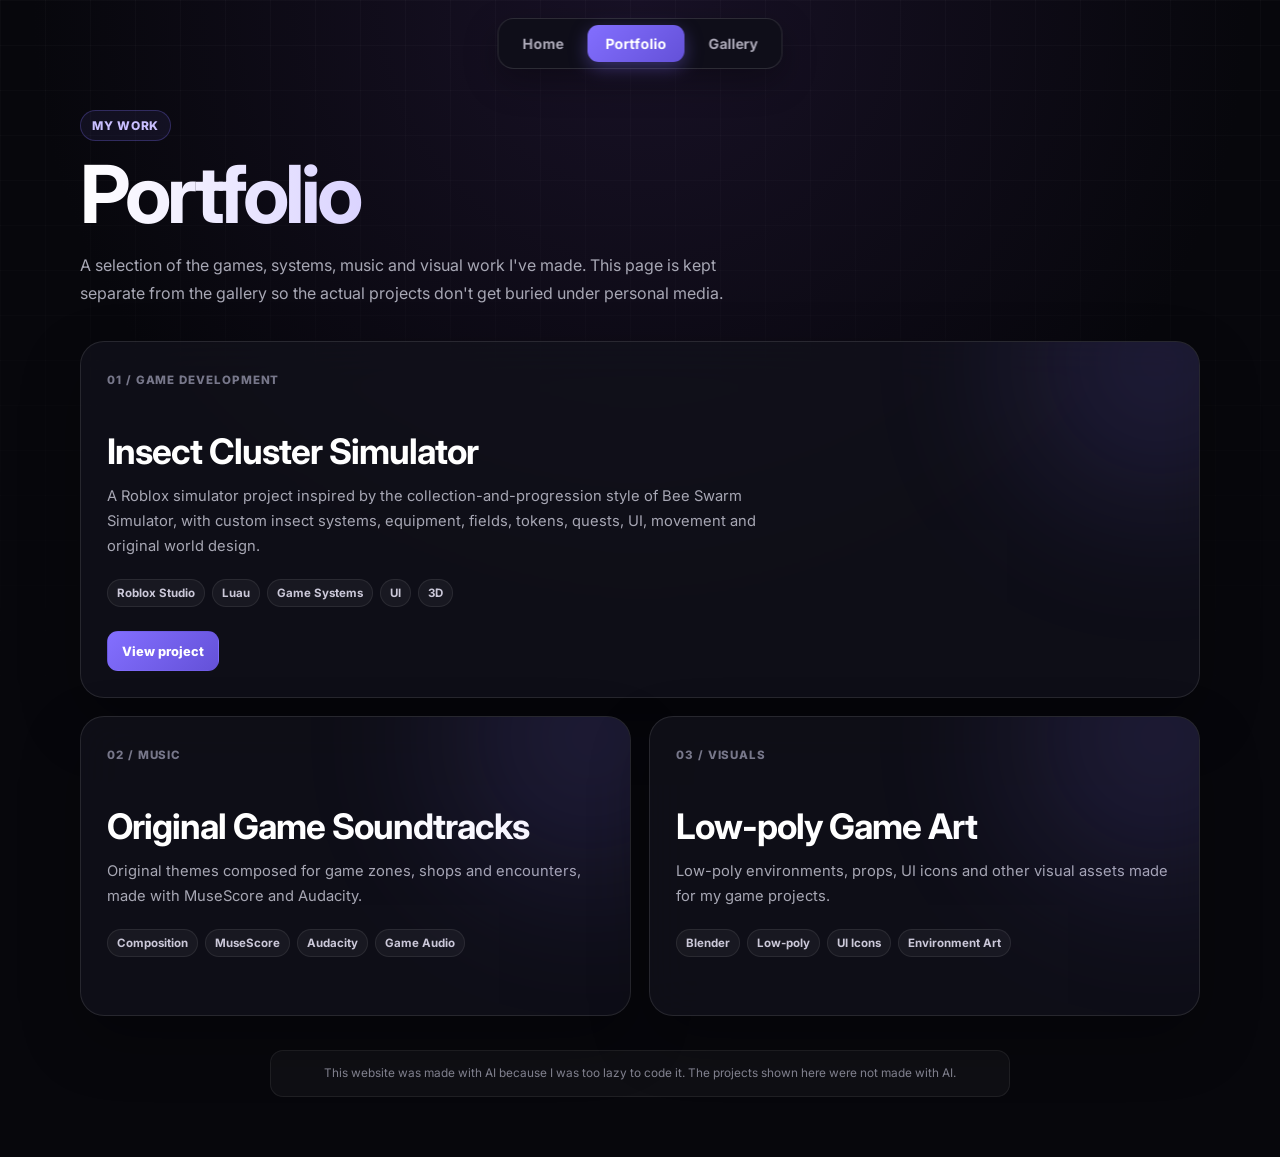
==== portfolio.html @ 3ed7972f "Add files via upload" ====
<!DOCTYPE html>
<html lang="en">
<head>
	<meta charset="UTF-8">
	<meta name="viewport" content="width=device-width, initial-scale=1.0">
	<title>Trollmine — Portfolio</title>
	<meta name="description" content="Trollmine's portfolio — games, music, art and development work.">
	<meta name="theme-color" content="#7c5cff">

	<style>
		@import url("https://fonts.googleapis.com/css2?family=Inter:wght@400;500;600;700;800&display=swap");

		:root {
			--background: #07070c;
			--card: rgba(18,18,29,.72);
			--text: #ffffff;
			--muted: #a7a7b4;
			--primary: #836fff;
			--secondary: #ba68ff;
			--accent: #58d6ff;
		}

		* { box-sizing: border-box; margin: 0; padding: 0; }

		body {
			min-height: 100vh;
			padding: 110px 22px 60px;
			background:
				radial-gradient(circle at top, #181126 0%, var(--background) 46%),
				var(--background);
			color: var(--text);
			font-family: "Inter", sans-serif;
		}

		.background-grid {
			position: fixed;
			inset: 0;
			z-index: -3;
			background-image:
				linear-gradient(rgba(255,255,255,.025) 1px, transparent 1px),
				linear-gradient(90deg, rgba(255,255,255,.025) 1px, transparent 1px);
			background-size: 45px 45px;
			mask-image: linear-gradient(to bottom, black, transparent 90%);
		}

		.site-tabs {
			position: fixed;
			top: 18px;
			left: 50%;
			z-index: 200;
			display: flex;
			gap: 6px;
			padding: 6px;
			transform: translateX(-50%);
			border: 1px solid rgba(255,255,255,.12);
			border-radius: 16px;
			background: rgba(15,15,24,.84);
			backdrop-filter: blur(18px);
			box-shadow: 0 12px 35px rgba(0,0,0,.3);
		}

		.tab-button {
			padding: 10px 18px;
			border-radius: 11px;
			color: #aaa7b6;
			font-size: .88rem;
			font-weight: 700;
			text-decoration: none;
			transition: .2s ease;
		}

		.tab-button:hover {
			color: white;
			transform: translateY(-1px);
		}

		.tab-button.active {
			background: linear-gradient(135deg,#836fff,#6451d8);
			color: white;
			box-shadow: 0 6px 18px rgba(131,111,255,.35);
		}

		.portfolio {
			width: min(1120px, 100%);
			margin: 0 auto;
		}

		.hero {
			max-width: 760px;
			margin-bottom: 34px;
		}

		.eyebrow {
			display: inline-flex;
			padding: 7px 11px;
			border: 1px solid rgba(131,111,255,.28);
			border-radius: 999px;
			background: rgba(131,111,255,.08);
			color: #c9bfff;
			font-size: .75rem;
			font-weight: 800;
			letter-spacing: .06em;
			text-transform: uppercase;
		}

		h1 {
			margin-top: 14px;
			font-size: clamp(2.6rem,7vw,5rem);
			line-height: .98;
			letter-spacing: -4px;
			background: linear-gradient(90deg,#fff,#c9bfff 55%,#8ce8ff);
			-webkit-background-clip: text;
			background-clip: text;
			color: transparent;
		}

		.hero p {
			margin-top: 18px;
			max-width: 650px;
			color: var(--muted);
			font-size: 1rem;
			line-height: 1.75;
		}

		.project-grid {
			display: grid;
			grid-template-columns: repeat(2,minmax(0,1fr));
			gap: 18px;
		}

		.project-card {
			position: relative;
			overflow: hidden;
			min-height: 300px;
			padding: 26px;
			border: 1px solid rgba(255,255,255,.1);
			border-radius: 24px;
			background: var(--card);
			backdrop-filter: blur(22px);
			box-shadow: 0 24px 60px rgba(0,0,0,.28);
			transition: transform .25s cubic-bezier(.16,1,.3,1), border-color .25s ease;
		}

		.project-card:hover {
			transform: translateY(-5px);
			border-color: rgba(131,111,255,.38);
		}

		.project-card.featured {
			grid-column: 1 / -1;
			min-height: 330px;
		}

		.project-glow {
			position: absolute;
			width: 260px;
			height: 260px;
			top: -110px;
			right: -90px;
			border-radius: 50%;
			background: var(--primary);
			filter: blur(90px);
			opacity: .18;
			pointer-events: none;
		}

		.project-number {
			color: #77778a;
			font-size: .72rem;
			font-weight: 800;
			letter-spacing: .08em;
		}

		.project-card h2 {
			margin-top: 42px;
			font-size: clamp(1.5rem,4vw,2.2rem);
			letter-spacing: -1px;
		}

		.project-card p {
			margin-top: 12px;
			max-width: 670px;
			color: var(--muted);
			font-size: .92rem;
			line-height: 1.7;
		}

		.project-tags {
			display: flex;
			flex-wrap: wrap;
			gap: 7px;
			margin-top: 20px;
		}

		.project-tag {
			padding: 6px 9px;
			border: 1px solid rgba(255,255,255,.08);
			border-radius: 999px;
			background: rgba(255,255,255,.045);
			color: #cbc8d9;
			font-size: .72rem;
			font-weight: 700;
		}

		.project-actions {
			display: flex;
			flex-wrap: wrap;
			gap: 9px;
			margin-top: 24px;
		}

		.project-link {
			display: inline-flex;
			align-items: center;
			min-height: 40px;
			padding: 0 14px;
			border: 1px solid rgba(255,255,255,.1);
			border-radius: 11px;
			background: rgba(255,255,255,.06);
			color: white;
			font-size: .8rem;
			font-weight: 800;
			text-decoration: none;
			transition: .2s ease;
		}

		.project-link.primary {
			border-color: transparent;
			background: linear-gradient(135deg,#836fff,#6451d8);
		}

		.project-link:hover {
			transform: translateY(-2px);
			background-color: rgba(255,255,255,.1);
		}

		.ai-note {
			max-width: 740px;
			margin: 34px auto 0;
			padding: 13px 16px;
			border: 1px solid rgba(255,255,255,.07);
			border-radius: 13px;
			background: rgba(255,255,255,.035);
			color: #858593;
			font-size: .74rem;
			line-height: 1.6;
			text-align: center;
		}

		@media (max-width: 760px) {
			body { padding: 92px 14px 40px; }
			.site-tabs { top: 10px; }
			.project-grid { grid-template-columns: 1fr; }
			.project-card.featured { grid-column: auto; }
			h1 { letter-spacing: -2.5px; }
		}
	</style>
</head>

<body>
	<nav class="site-tabs" aria-label="Main navigation">
		<a class="tab-button" href="index.html">Home</a>
		<a class="tab-button active" href="portfolio.html">Portfolio</a>
		<a class="tab-button" href="gallery.html">Gallery</a>
	</nav>

	<div class="background-grid"></div>

	<main class="portfolio">
		<header class="hero">
			<span class="eyebrow">My work</span>
			<h1>Portfolio</h1>
			<p>
				A selection of the games, systems, music and visual work I've made.
				This page is kept separate from the gallery so the actual projects don't get buried under personal media.
			</p>
		</header>

		<section class="project-grid">
			<article class="project-card featured">
				<div class="project-glow"></div>
				<span class="project-number">01 / GAME DEVELOPMENT</span>
				<h2>Insect Cluster Simulator</h2>
				<p>
					A Roblox simulator project inspired by the collection-and-progression style of Bee Swarm Simulator,
					with custom insect systems, equipment, fields, tokens, quests, UI, movement and original world design.
				</p>
				<div class="project-tags">
					<span class="project-tag">Roblox Studio</span>
					<span class="project-tag">Luau</span>
					<span class="project-tag">Game Systems</span>
					<span class="project-tag">UI</span>
					<span class="project-tag">3D</span>
				</div>
				<div class="project-actions">
					<a class="project-link primary" href="https://github.com/Trollmine/Bee-Swarm-Like" target="_blank" rel="noopener noreferrer">View project</a>
				</div>
			</article>

			<article class="project-card">
				<div class="project-glow"></div>
				<span class="project-number">02 / MUSIC</span>
				<h2>Original Game Soundtracks</h2>
				<p>
					Original themes composed for game zones, shops and encounters, made with MuseScore and Audacity.
				</p>
				<div class="project-tags">
					<span class="project-tag">Composition</span>
					<span class="project-tag">MuseScore</span>
					<span class="project-tag">Audacity</span>
					<span class="project-tag">Game Audio</span>
				</div>
			</article>

			<article class="project-card">
				<div class="project-glow"></div>
				<span class="project-number">03 / VISUALS</span>
				<h2>Low-poly Game Art</h2>
				<p>
					Low-poly environments, props, UI icons and other visual assets made for my game projects.
				</p>
				<div class="project-tags">
					<span class="project-tag">Blender</span>
					<span class="project-tag">Low-poly</span>
					<span class="project-tag">UI Icons</span>
					<span class="project-tag">Environment Art</span>
				</div>
			</article>
		</section>

		
	<p class="ai-note">
		This website was made with AI because I was too lazy to code it.
		The projects shown here were not made with AI.
	</p>

	</main>
</body>
</html>
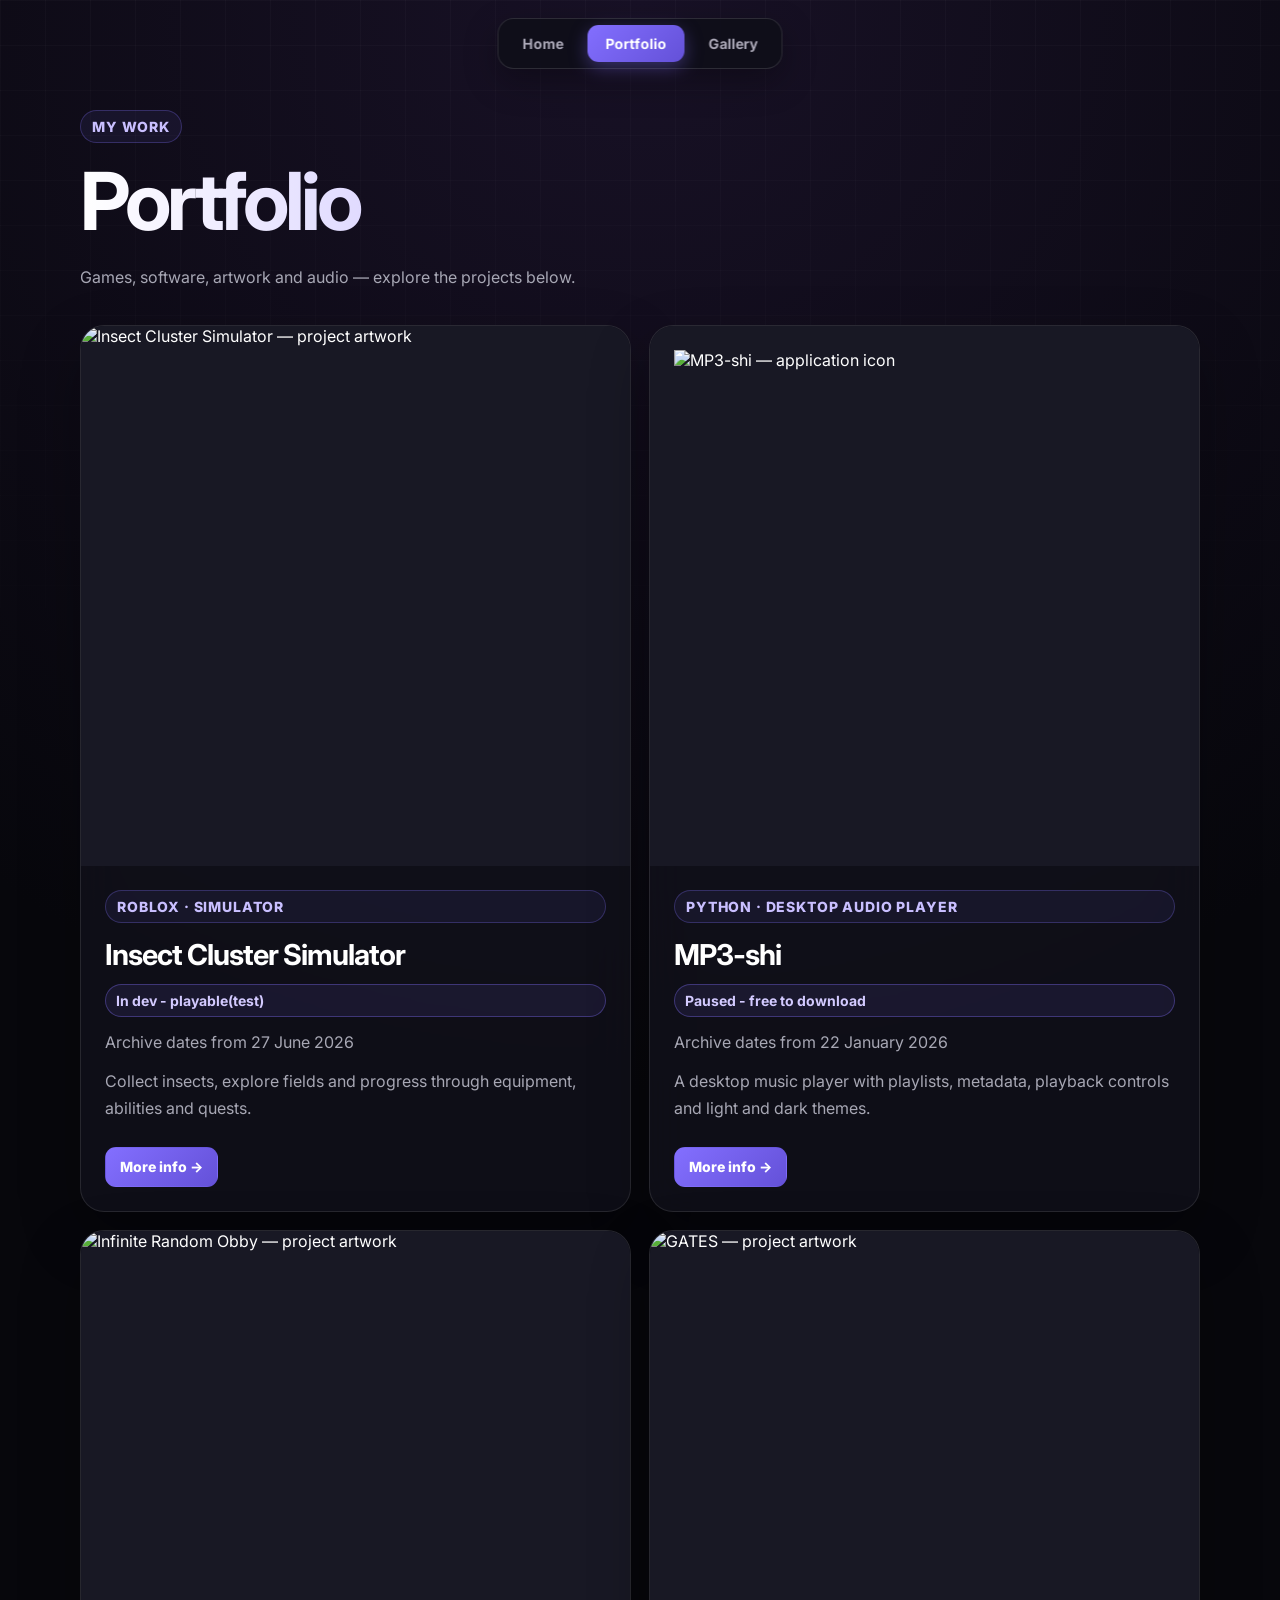
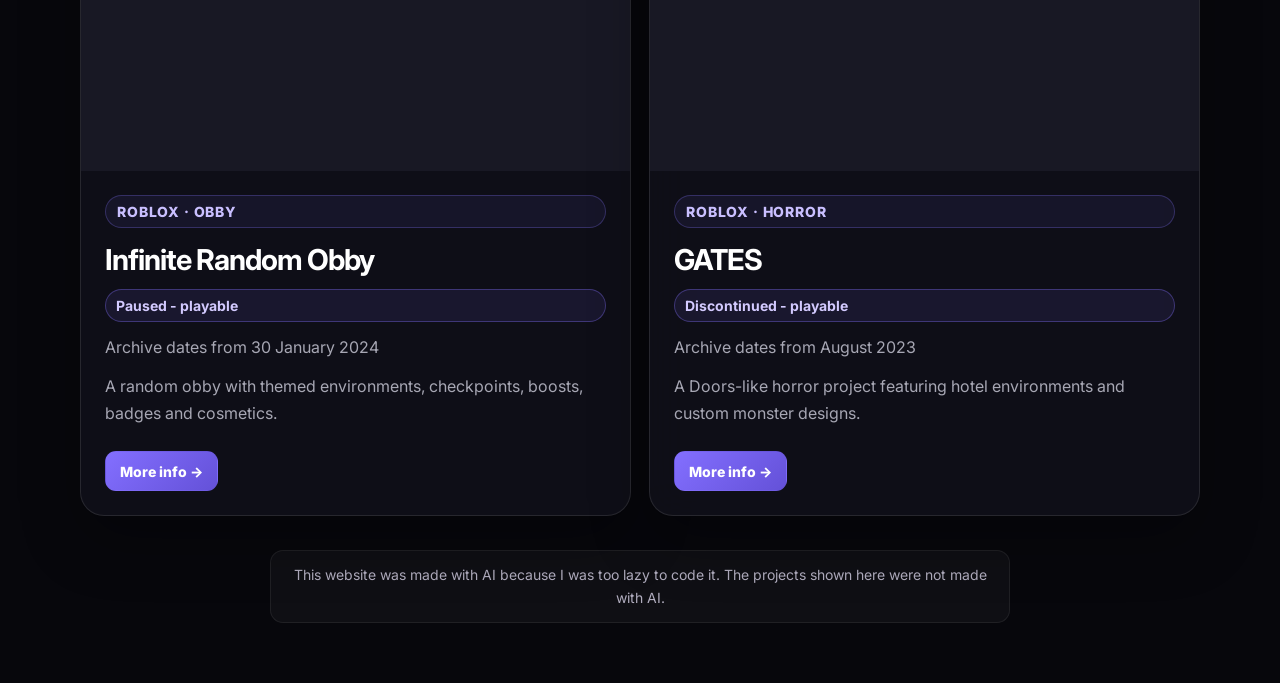
==== commit 4f4ca633: "Add files via upload" ====
--- a/portfolio.html
+++ b/portfolio.html
@@ -254,13 +254,17 @@
 			.project-card.featured { grid-column: auto; }
 			h1 { letter-spacing: -2.5px; }
 		}
-	</style>
+	
+.project-card {padding:0;display:flex;flex-direction:column}.project-cover{width:100%;aspect-ratio:16/9;object-fit:cover;display:block;background:#181824}.project-cover.app-icon{object-fit:contain;padding:24px}.card-body{padding:24px;display:flex;flex-direction:column;flex:1}.project-card h2{margin-top:14px;font-size:1.8rem}.project-card p{font-size:1rem}.project-card .project-actions{margin-top:auto;padding-top:24px}.date{color:#b8b3c8;font-size:.875rem;line-height:1.6;margin-top:12px}.project-tag,.project-link,.eyebrow{font-size:.875rem}.ai-note{font-size:.875rem;color:#b1adbf}.detail-section{margin-top:36px;padding:26px;border:1px solid #ffffff18;border-radius:24px;background:var(--card)}.detail-section h2{margin-bottom:18px}.detail-section p{color:#b8b3c8;line-height:1.8}.detail-hero{margin-top:24px;border-radius:24px;overflow:hidden}.detail-hero img{max-height:540px;object-fit:contain}.media-grid{display:grid;grid-template-columns:repeat(2,minmax(0,1fr));gap:18px}.art-grid{grid-template-columns:repeat(4,minmax(0,1fr))}.media-grid img{width:100%;aspect-ratio:16/9;object-fit:contain;background:#1c1b2a;border-radius:14px}.art-grid img{aspect-ratio:1}.media-grid a{display:block}.media-grid figcaption{color:#b8b3c8;font-size:.875rem;margin-top:9px;overflow-wrap:anywhere}.audio-list{display:grid;grid-template-columns:repeat(2,minmax(0,1fr));gap:18px}.audio-track{padding:16px;background:#ffffff06;border-radius:14px}.audio-track h3{font-size:1rem;margin-bottom:12px}audio{width:100%}.back-link{color:#c9bfff;display:inline-block;margin-bottom:24px}a:focus-visible{outline:3px solid #8ce8ff;outline-offset:5px}.hero{max-width:900px}h1{line-height:1.1;overflow-wrap:anywhere}.source-note{margin-top:18px;font-size:.875rem;color:#b8b3c8;line-height:1.7}@media(max-width:600px){.media-grid,.audio-list{grid-template-columns:1fr}.art-grid{grid-template-columns:repeat(2,minmax(0,1fr))}.detail-section{padding:18px}.tab-button{padding:10px 14px}}@media(prefers-reduced-motion:reduce){*,*::before,*::after{transition:none!important;scroll-behavior:auto!important}}
+
+.project-status,.project-card p.project-status{display:table;margin-top:12px;padding:5px 10px;border:1px solid rgba(131,111,255,.35);border-radius:999px;background:rgba(131,111,255,.10);color:#d3caff;font-size:.875rem;font-weight:700;line-height:1.5}
+</style>
 </head>
 
 <body>
 	<nav class="site-tabs" aria-label="Main navigation">
 		<a class="tab-button" href="index.html">Home</a>
-		<a class="tab-button active" href="portfolio.html">Portfolio</a>
+		<a aria-current="page" class="tab-button active" href="portfolio.html">Portfolio</a>
 		<a class="tab-button" href="gallery.html">Gallery</a>
 	</nav>
 
@@ -271,62 +275,14 @@
 			<span class="eyebrow">My work</span>
 			<h1>Portfolio</h1>
 			<p>
-				A selection of the games, systems, music and visual work I've made.
-				This page is kept separate from the gallery so the actual projects don't get buried under personal media.
+				Games, software, artwork and audio — explore the projects below.
 			</p>
 		</header>
 
-		<section class="project-grid">
-			<article class="project-card featured">
-				<div class="project-glow"></div>
-				<span class="project-number">01 / GAME DEVELOPMENT</span>
-				<h2>Insect Cluster Simulator</h2>
-				<p>
-					A Roblox simulator project inspired by the collection-and-progression style of Bee Swarm Simulator,
-					with custom insect systems, equipment, fields, tokens, quests, UI, movement and original world design.
-				</p>
-				<div class="project-tags">
-					<span class="project-tag">Roblox Studio</span>
-					<span class="project-tag">Luau</span>
-					<span class="project-tag">Game Systems</span>
-					<span class="project-tag">UI</span>
-					<span class="project-tag">3D</span>
-				</div>
-				<div class="project-actions">
-					<a class="project-link primary" href="https://github.com/Trollmine/Bee-Swarm-Like" target="_blank" rel="noopener noreferrer">View project</a>
-				</div>
-			</article>
-
-			<article class="project-card">
-				<div class="project-glow"></div>
-				<span class="project-number">02 / MUSIC</span>
-				<h2>Original Game Soundtracks</h2>
-				<p>
-					Original themes composed for game zones, shops and encounters, made with MuseScore and Audacity.
-				</p>
-				<div class="project-tags">
-					<span class="project-tag">Composition</span>
-					<span class="project-tag">MuseScore</span>
-					<span class="project-tag">Audacity</span>
-					<span class="project-tag">Game Audio</span>
-				</div>
-			</article>
-
-			<article class="project-card">
-				<div class="project-glow"></div>
-				<span class="project-number">03 / VISUALS</span>
-				<h2>Low-poly Game Art</h2>
-				<p>
-					Low-poly environments, props, UI icons and other visual assets made for my game projects.
-				</p>
-				<div class="project-tags">
-					<span class="project-tag">Blender</span>
-					<span class="project-tag">Low-poly</span>
-					<span class="project-tag">UI Icons</span>
-					<span class="project-tag">Environment Art</span>
-				</div>
-			</article>
-		</section>
+		<section class="project-grid" aria-label="Projects"><article class="project-card"><img class="project-cover " src="assets/projects/ics/TheMeadow.png" alt="Insect Cluster Simulator — project artwork" width="960" height="540"><div class="card-body"><span class="eyebrow">Roblox · Simulator</span><h2>Insect Cluster Simulator</h2><p class="project-status">In dev - playable(test)</p><p class="date">Archive dates from <time datetime="2026-06-27">27 June 2026</time></p><p>Collect insects, explore fields and progress through equipment, abilities and quests.</p><div class="project-actions"><a class="project-link primary" href="projects/ics.html" aria-label="More info about Insect Cluster Simulator">More info →</a></div></div></article>
+<article class="project-card"><img class="project-cover app-icon" src="assets/projects/mp3-shi/Icon.png" alt="MP3-shi — application icon" width="960" height="540"><div class="card-body"><span class="eyebrow">Python · Desktop audio player</span><h2>MP3-shi</h2><p class="project-status">Paused - free to download</p><p class="date">Archive dates from <time datetime="2026-01-22">22 January 2026</time></p><p>A desktop music player with playlists, metadata, playback controls and light and dark themes.</p><div class="project-actions"><a class="project-link primary" href="projects/mp3-shi.html" aria-label="More info about MP3-shi">More info →</a></div></div></article>
+<article class="project-card"><img class="project-cover " src="assets/projects/iro/Thumbnail1.png" alt="Infinite Random Obby — project artwork" width="960" height="540"><div class="card-body"><span class="eyebrow">Roblox · Obby</span><h2>Infinite Random Obby</h2><p class="project-status">Paused - playable</p><p class="date">Archive dates from <time datetime="2024-01-30">30 January 2024</time></p><p>A random obby with themed environments, checkpoints, boosts, badges and cosmetics.</p><div class="project-actions"><a class="project-link primary" href="projects/iro.html" aria-label="More info about Infinite Random Obby">More info →</a></div></div></article>
+<article class="project-card"><img class="project-cover " src="assets/projects/gates/GatesThumbNails1.png" alt="GATES — project artwork" width="960" height="540"><div class="card-body"><span class="eyebrow">Roblox · Horror</span><h2>GATES</h2><p class="project-status">Discontinued - playable</p><p class="date">Archive dates from <time datetime="2023-08">August 2023</time></p><p>A Doors-like horror project featuring hotel environments and custom monster designs.</p><div class="project-actions"><a class="project-link primary" href="projects/gates.html" aria-label="More info about GATES">More info →</a></div></div></article></section>
 
 		
 	<p class="ai-note">
